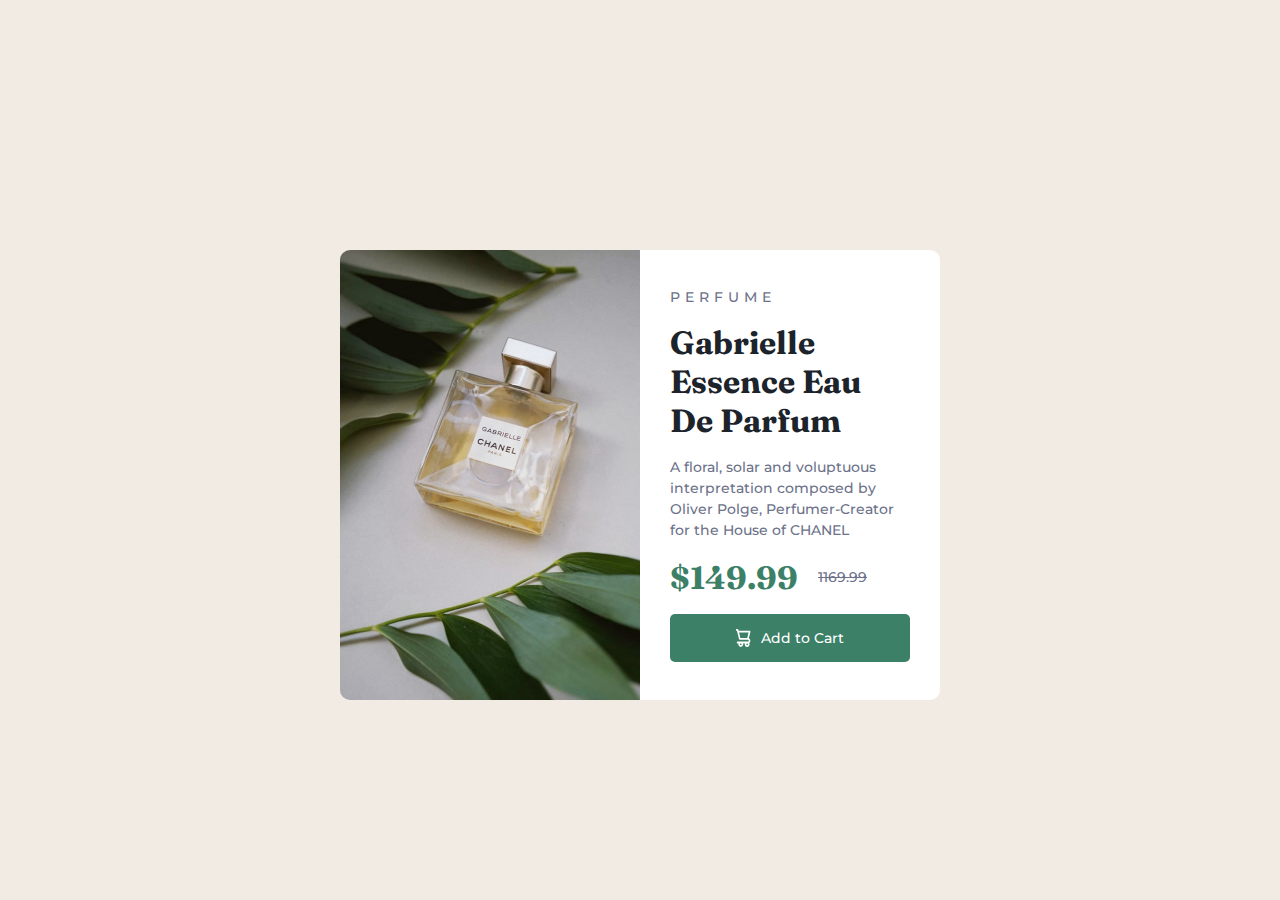
==== index.html @ dccbceb0 "first commit" ====
<!DOCTYPE html>
<html lang="en">
<head>
    <meta charset="UTF-8">
    <meta http-equiv="X-UA-Compatible" content="IE=edge">
    <meta name="viewport" content="width=device-width, initial-scale=1.0">
    <link rel="stylesheet" href="css/style.css">
    <title>Product Preview</title>
</head>
<body>
    <div class="card">
        <div class="container">
            <div class="card__details">
                <img class="card__imgDesktop" src="img/image-product-desktop.jpg" alt="image-product-desktop.jpg">
                <img class="card__imgMobile" src="img/image-product-mobile.jpg" alt="image-product-mobile.jpg">
            </div>
            <div class="card__details">
                <p class="card__prodCategory">Perfume</p>
                <h1 class="card__prodName">Gabrielle Essence Eau De Parfum</h1>
                <p class="card__prodDesc">A floral, solar and voluptuous interpretation composed by Oliver Polge, Perfumer-Creator for the House of CHANEL</p>
                <div class="card__price">
                    <h1>$149.99</h1>
                    <p>1169.99</p>
                </div>
                <button class="card__button-green">
                    <img src="img/icon-cart.svg" class="card__cartImg" alt="icon-cart.svg">
                    <p>Add to Cart</p>
                </button>
            </div>
        </div>
    </div>
</body>
</html>
---- css/style.css ----
@import url('https://fonts.googleapis.com/css2?family=Montserrat:wght@100;200;300;400;500;600&display=swap');
@import url('https://fonts.googleapis.com/css2?family=Fraunces:opsz,wght@9..144,700&display=swap');

* {
    box-sizing: border-box;
    margin: 0;
    padding: 0;
}

body {
    background: hsl(30, 38%, 92%);
}

h1 {
    font-family: 'Fraunces', serif;
    color: hsl(212, 21%, 14%);
}

p {
    font-family: 'Montserrat', sans-serif;
    font-weight: 500;
    font-size: 14px;
    color: hsl(228, 12%, 48%);
}

.card {
    display: flex;
    height: 600px;
}

.container {
    max-width: 1440px;
    margin: 250px auto;
    padding: 0 100px;
}

.card .container {
    display: flex;
    flex-wrap: wrap;
}

.card__imgDesktop {
    display: block;
    object-fit: cover;
    width: 100%;
    height: 100%
}

.card__imgMobile {
    display: none;
}

.card__details {
    display: flex;
    flex-direction: column;
    justify-content: space-around;
    background: hsl(0, 0%, 100%);
    overflow: hidden;
    height: 450px;
    width: 300px;
}

.card__details:nth-of-type(1) {
    border-radius: 10px 0 0 10px;
}

.card__details:nth-of-type(2) {
    border-radius: 0 10px 10px 0;
    padding: 30px;
}

.card__prodCategory {
    text-transform: uppercase;
    letter-spacing: 5px;
}

.card__prodDesc {
    line-height: 1.5;
}

.card__price {
    display: flex;
    align-items: center;
}

.card__price h1{
    color: hsl(158, 36%, 37%);
}

.card__price p{
    margin-left: 20px;
    text-decoration: line-through;
}

.card__button-green {
    display: flex;
    justify-content: center;
    background-color: hsl(158, 36%, 37%);
    padding: 15px;
    border: none;
    border-radius: 5px;
}

.card__button-green p{
    color: hsl(0, 0%, 100%);
    margin-left: 10px;
}

@media(max-width: 800px) {

    .container {
        max-width: 375;
        margin: 100px auto;
        padding: 0 70px;
    }

    .card__imgDesktop {
        display: none;
    }

    .card__imgMobile {
        display: block;
        object-fit: cover;
        width: 100%;
        height: 100%
    }

    .card__details {
        width: 360px;
        height: 240px;
    }

    .card__details:nth-of-type(1) {
        border-radius: 10px 10px 0 0;
    }
    
    .card__details:nth-of-type(2) {
        border-radius: 0 0 10px 10px;
        padding: 30px;
        width: 360px;
        height: 450px;
    }
}
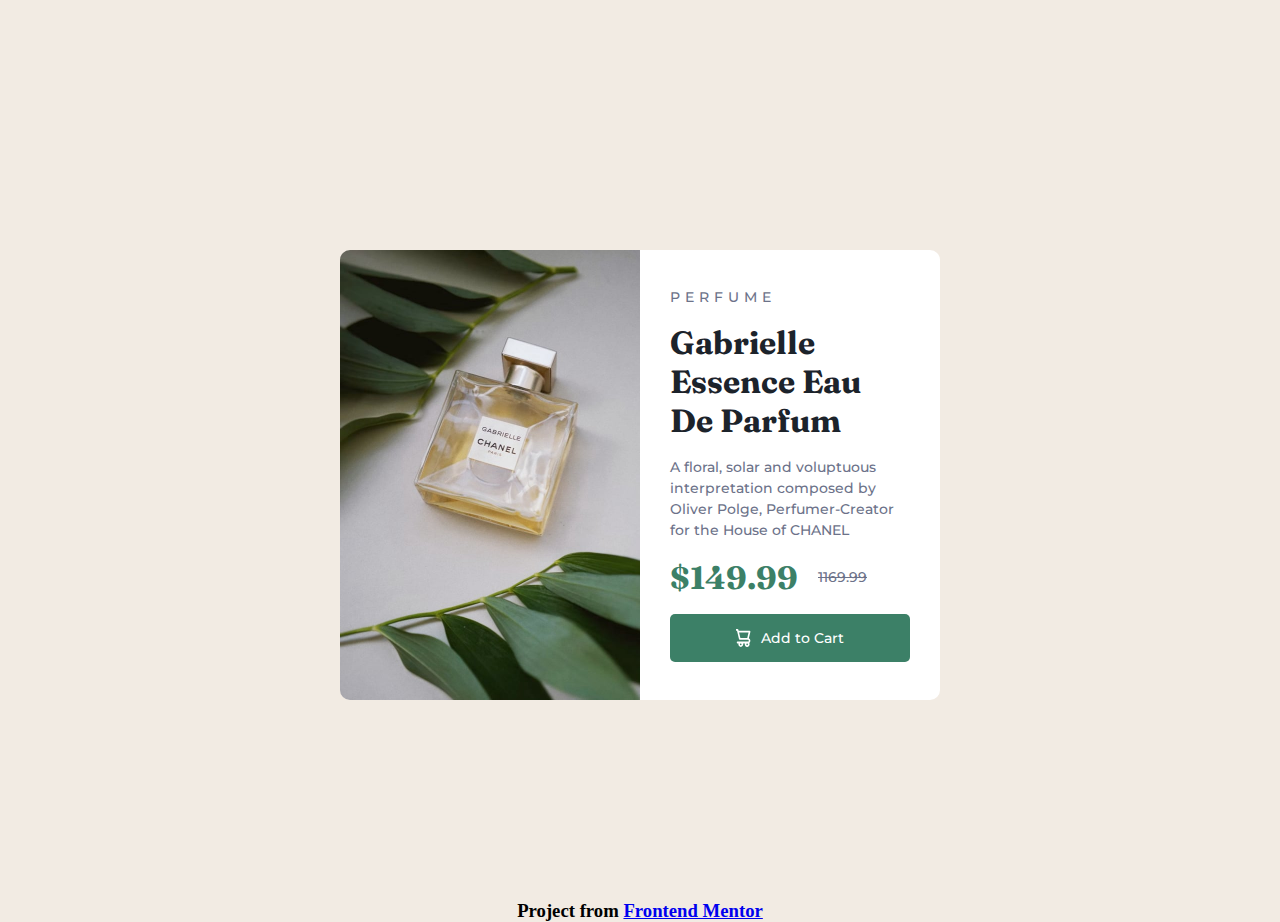
==== commit 8469d8ca: "changes on index: adding fav-icon and adding footer and changes on style: change card height add foo" ====
--- a/index.html
+++ b/index.html
@@ -5,6 +5,7 @@
     <meta http-equiv="X-UA-Compatible" content="IE=edge">
     <meta name="viewport" content="width=device-width, initial-scale=1.0">
     <link rel="stylesheet" href="css/style.css">
+    <link rel="icon" type="image/x-icon" href="img/favicon-32x32.png">
     <title>Product Preview</title>
 </head>
 <body>
@@ -29,5 +30,16 @@
             </div>
         </div>
     </div>
+
+    <footer>
+        <h3>
+          Project from
+          <a
+            target="_blank"
+            href=https://www.frontendmentor.io/challenges/product-preview-card-component-GO7UmttRfa
+            >Frontend Mentor</a
+          >
+        </h3>
+    </footer>
 </body>
 </html>--- a/css/style.css
+++ b/css/style.css
@@ -1,143 +1,146 @@
-@import url('https://fonts.googleapis.com/css2?family=Montserrat:wght@100;200;300;400;500;600&display=swap');
-@import url('https://fonts.googleapis.com/css2?family=Fraunces:opsz,wght@9..144,700&display=swap');
+@import url("https://fonts.googleapis.com/css2?family=Montserrat:wght@100;200;300;400;500;600&display=swap");
+@import url("https://fonts.googleapis.com/css2?family=Fraunces:opsz,wght@9..144,700&display=swap");
 
 * {
-    box-sizing: border-box;
-    margin: 0;
-    padding: 0;
+  box-sizing: border-box;
+  margin: 0;
+  padding: 0;
 }
 
 body {
-    background: hsl(30, 38%, 92%);
+  background: hsl(30, 38%, 92%);
 }
 
 h1 {
-    font-family: 'Fraunces', serif;
-    color: hsl(212, 21%, 14%);
+  font-family: "Fraunces", serif;
+  color: hsl(212, 21%, 14%);
 }
 
 p {
-    font-family: 'Montserrat', sans-serif;
-    font-weight: 500;
-    font-size: 14px;
-    color: hsl(228, 12%, 48%);
+  font-family: "Montserrat", sans-serif;
+  font-weight: 500;
+  font-size: 14px;
+  color: hsl(228, 12%, 48%);
 }
 
 .card {
-    display: flex;
-    height: 600px;
+  display: flex;
+  max-height: 900px;
 }
 
 .container {
-    max-width: 1440px;
-    margin: 250px auto;
-    padding: 0 100px;
+  max-width: 1440px;
+  margin: 250px auto;
+  padding: 0 100px;
 }
 
 .card .container {
-    display: flex;
-    flex-wrap: wrap;
+  display: flex;
+  flex-wrap: wrap;
 }
 
 .card__imgDesktop {
+  display: block;
+  object-fit: cover;
+  width: 100%;
+  height: 100%;
+}
+
+.card__imgMobile {
+  display: none;
+}
+
+.card__details {
+  display: flex;
+  flex-direction: column;
+  justify-content: space-around;
+  background: hsl(0, 0%, 100%);
+  overflow: hidden;
+  height: 450px;
+  width: 300px;
+}
+
+.card__details:nth-of-type(1) {
+  border-radius: 10px 0 0 10px;
+}
+
+.card__details:nth-of-type(2) {
+  border-radius: 0 10px 10px 0;
+  padding: 30px;
+}
+
+.card__prodCategory {
+  text-transform: uppercase;
+  letter-spacing: 5px;
+}
+
+.card__prodDesc {
+  line-height: 1.5;
+}
+
+.card__price {
+  display: flex;
+  align-items: center;
+}
+
+.card__price h1 {
+  color: hsl(158, 36%, 37%);
+}
+
+.card__price p {
+  margin-left: 20px;
+  text-decoration: line-through;
+}
+
+.card__button-green {
+  display: flex;
+  justify-content: center;
+  background-color: hsl(158, 36%, 37%);
+  padding: 15px;
+  border: none;
+  border-radius: 5px;
+}
+
+.card__button-green p {
+  color: hsl(0, 0%, 100%);
+  margin-left: 10px;
+}
+
+footer {
+  text-align: center;
+}
+
+@media (max-width: 800px) {
+  .container {
+    max-width: 375;
+    margin: 100px auto;
+    padding: 0 70px;
+  }
+
+  .card__imgDesktop {
+    display: none;
+  }
+
+  .card__imgMobile {
     display: block;
     object-fit: cover;
     width: 100%;
-    height: 100%
+    height: 100%;
+  }
+
+  .card__details {
+    width: 360px;
+    height: 240px;
+  }
+
+  .card__details:nth-of-type(1) {
+    border-radius: 10px 10px 0 0;
+  }
+
+  .card__details:nth-of-type(2) {
+    border-radius: 0 0 10px 10px;
+    padding: 30px;
+    width: 360px;
+    height: 450px;
+  }
 }
-
-.card__imgMobile {
-    display: none;
-}
-
-.card__details {
-    display: flex;
-    flex-direction: column;
-    justify-content: space-around;
-    background: hsl(0, 0%, 100%);
-    overflow: hidden;
-    height: 450px;
-    width: 300px;
-}
-
-.card__details:nth-of-type(1) {
-    border-radius: 10px 0 0 10px;
-}
-
-.card__details:nth-of-type(2) {
-    border-radius: 0 10px 10px 0;
-    padding: 30px;
-}
-
-.card__prodCategory {
-    text-transform: uppercase;
-    letter-spacing: 5px;
-}
-
-.card__prodDesc {
-    line-height: 1.5;
-}
-
-.card__price {
-    display: flex;
-    align-items: center;
-}
-
-.card__price h1{
-    color: hsl(158, 36%, 37%);
-}
-
-.card__price p{
-    margin-left: 20px;
-    text-decoration: line-through;
-}
-
-.card__button-green {
-    display: flex;
-    justify-content: center;
-    background-color: hsl(158, 36%, 37%);
-    padding: 15px;
-    border: none;
-    border-radius: 5px;
-}
-
-.card__button-green p{
-    color: hsl(0, 0%, 100%);
-    margin-left: 10px;
-}
-
-@media(max-width: 800px) {
-
-    .container {
-        max-width: 375;
-        margin: 100px auto;
-        padding: 0 70px;
-    }
-
-    .card__imgDesktop {
-        display: none;
-    }
-
-    .card__imgMobile {
-        display: block;
-        object-fit: cover;
-        width: 100%;
-        height: 100%
-    }
-
-    .card__details {
-        width: 360px;
-        height: 240px;
-    }
-
-    .card__details:nth-of-type(1) {
-        border-radius: 10px 10px 0 0;
-    }
-    
-    .card__details:nth-of-type(2) {
-        border-radius: 0 0 10px 10px;
-        padding: 30px;
-        width: 360px;
-        height: 450px;
-    }
-}